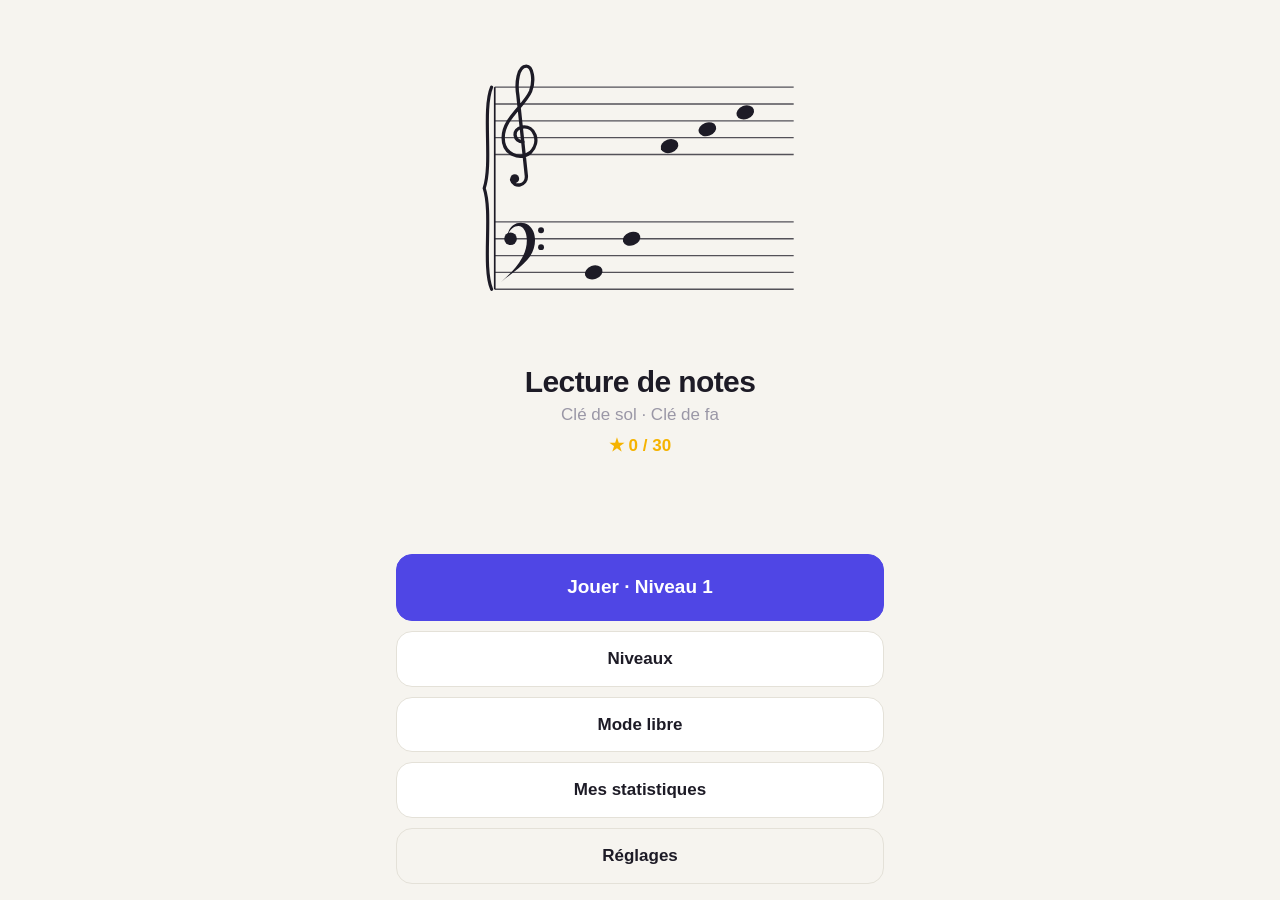
==== index.html @ 2e3e39df "Première version de Lecture de notes Co-Authored-By: Claude Opus 5.5 <noreply@anthropic.com>" ====
<!doctype html>
<html lang="fr">
<head>
  <meta charset="utf-8">
  <meta name="viewport" content="width=device-width, initial-scale=1, viewport-fit=cover">
  <title>Lecture de notes</title>
  <meta name="description" content="Apprendre à lire les notes en clé de sol et en clé de fa.">
  <meta name="theme-color" content="#f6f4ef" media="(prefers-color-scheme: light)">
  <meta name="theme-color" content="#16161d" media="(prefers-color-scheme: dark)">
  <meta name="apple-mobile-web-app-capable" content="yes">
  <meta name="mobile-web-app-capable" content="yes">
  <meta name="apple-mobile-web-app-status-bar-style" content="default">
  <meta name="apple-mobile-web-app-title" content="Notes">
  <link rel="apple-touch-icon" href="icons/icon-180.png">
  <link rel="icon" href="icons/icon-192.png">
  <link rel="manifest" href="manifest.webmanifest">
  <link rel="stylesheet" href="styles.css">
</head>
<body>

<!-- Accueil -->
<section class="screen" id="home">
  <div class="home-hero">
    <div class="home-staff" id="home-staff"></div>
    <h1>Lecture de notes</h1>
    <p class="muted">Clé de sol · Clé de fa</p>
    <p class="star-total" id="star-total"></p>
  </div>
  <div class="menu">
    <button class="btn primary big" id="btn-continue">Jouer</button>
    <button class="btn" data-go="levels">Niveaux</button>
    <button class="btn" data-go="free">Mode libre</button>
    <button class="btn" data-go="stats">Mes statistiques</button>
    <button class="btn ghost" data-go="settings">Réglages</button>
  </div>
</section>

<!-- Niveaux -->
<section class="screen" id="levels" hidden>
  <header class="bar"><button class="back" data-go="home" aria-label="Retour">‹</button><h2>Niveaux</h2><span></span></header>
  <ol class="level-list" id="level-list"></ol>
</section>

<!-- Jeu -->
<section class="screen game" id="game" hidden>
  <header class="bar">
    <button class="back" id="btn-quit" aria-label="Quitter">✕</button>
    <h2 id="g-title"></h2>
    <span class="progress" id="g-progress"></span>
  </header>
  <div class="hud">
    <span class="score"><span id="g-score">0</span> pts</span>
    <span class="combo" id="g-combo"></span>
  </div>
  <div class="timer"><div class="timer-bar" id="g-timer"></div></div>
  <div class="staff-card" id="g-staff"></div>
  <p class="feedback" id="g-feedback" aria-live="polite"></p>
  <div id="g-input"></div>
</section>

<!-- Résultats -->
<section class="screen" id="results" hidden>
  <header class="bar"><span></span><h2 id="r-title"></h2><span></span></header>
  <div class="stars" id="r-stars"></div>
  <p class="result-msg" id="r-msg"></p>
  <div class="numbers">
    <div><strong id="r-acc"></strong><span>précision</span></div>
    <div><strong id="r-time"></strong><span>temps moyen</span></div>
    <div><strong id="r-combo"></strong><span>meilleure série</span></div>
    <div><strong id="r-score"></strong><span id="r-score-label">points</span></div>
  </div>
  <div id="r-missed"></div>
  <div class="menu">
    <button class="btn primary" id="btn-next" hidden>Niveau suivant</button>
    <button class="btn" id="btn-replay">Rejouer</button>
    <button class="btn ghost" data-go="home">Menu</button>
  </div>
</section>

<!-- Statistiques -->
<section class="screen" id="stats" hidden>
  <header class="bar"><button class="back" data-go="home" aria-label="Retour">‹</button><h2>Mes statistiques</h2><span></span></header>
  <p class="muted center" id="s-summary"></p>
  <div class="legend"><span class="dot ok"></span>maîtrisée <span class="dot warn"></span>à revoir <span class="dot bad"></span>difficile <span class="dot none"></span>pas encore vue</div>
  <h3>Clé de sol</h3>
  <div class="staff-card wide" id="s-sol"></div>
  <h3>Clé de fa</h3>
  <div class="staff-card wide" id="s-fa"></div>
  <h3>Notes difficiles</h3>
  <div class="hard-grid" id="s-hard"></div>
  <div class="menu">
    <button class="btn primary" id="btn-train">Entraîner mes notes difficiles</button>
  </div>
</section>

<!-- Mode libre -->
<section class="screen" id="free" hidden>
  <header class="bar"><button class="back" data-go="home" aria-label="Retour">‹</button><h2>Mode libre</h2><span></span></header>
  <div class="form">
    <label>Clés</label>
    <div class="seg" data-free="clefs">
      <button data-value="sol">Sol</button><button data-value="fa">Fa</button>
      <button data-value="both">Les deux</button><button data-value="grand">Grand portée</button>
    </div>
    <div id="f-ledger-row">
      <label>Lignes supplémentaires</label>
      <div class="seg" data-free="ledger">
        <button data-value="false">Non</button><button data-value="true">Oui</button>
      </div>
    </div>
    <label>Altérations</label>
    <div class="seg" data-free="accs">
      <button data-value="none">Aucune</button><button data-value="sharps">♯</button>
      <button data-value="flats">♭</button><button data-value="both">♯ et ♭</button>
    </div>
    <label>Temps par note</label>
    <div class="seg" data-free="time">
      <button data-value="0">Sans</button><button data-value="8">8 s</button>
      <button data-value="5">5 s</button><button data-value="3">3 s</button>
    </div>
  </div>
  <div class="menu"><button class="btn primary big" id="btn-free-start">C’est parti</button></div>
</section>

<!-- Réglages -->
<section class="screen" id="settings" hidden>
  <header class="bar"><button class="back" data-go="home" aria-label="Retour">‹</button><h2>Réglages</h2><span></span></header>
  <div class="form">
    <label>Répondre avec</label>
    <div class="seg" id="set-input">
      <button data-value="buttons">Noms de notes</button><button data-value="keyboard">Clavier de piano</button>
    </div>
    <p class="muted small">Avec le clavier, une touche noire vaut le dièse comme le bémol (Do♯ = Ré♭).</p>
  </div>
  <div class="menu"><button class="btn danger" id="btn-reset">Réinitialiser la progression</button></div>
</section>

<script type="module" src="js/app.js"></script>
</body>
</html>
---- styles.css ----
:root {
  --bg: #f6f4ef;
  --card: #ffffff;
  --ink: #1d1b26;
  --muted: #9a97a6;
  --line: #e4e1d8;
  --accent: #4f46e5;
  --accent-ink: #ffffff;
  --ok: #16a34a;
  --warn: #d97706;
  --bad: #dc2626;
  --gold: #f5b301;
  --key-white: #ffffff;
  --key-black: #1d1b26;
  --radius: 16px;
  color-scheme: light dark;
}

@media (prefers-color-scheme: dark) {
  :root {
    --bg: #16161d;
    --card: #22222c;
    --ink: #eeedf3;
    --muted: #7c7a88;
    --line: #34343f;
    --accent: #818cf8;
    --accent-ink: #12121a;
    --ok: #4ade80;
    --warn: #fbbf24;
    --bad: #f87171;
    --key-white: #e9e8ef;
    --key-black: #0d0d12;
  }
}

* { box-sizing: border-box; -webkit-tap-highlight-color: transparent; }

html, body { margin: 0; background: var(--bg); color: var(--ink); }

body {
  font: 17px/1.4 -apple-system, BlinkMacSystemFont, "SF Pro Text", "Segoe UI", Roboto, sans-serif;
  -webkit-user-select: none;
  user-select: none;
  touch-action: manipulation;
  overscroll-behavior: none;
}

button { font: inherit; color: inherit; touch-action: manipulation; cursor: pointer; }

[hidden] { display: none !important; }

.screen {
  max-width: 520px;
  margin: 0 auto;
  min-height: 100dvh;
  padding: calc(env(safe-area-inset-top) + 12px) 16px calc(env(safe-area-inset-bottom) + 16px);
  display: flex;
  flex-direction: column;
  gap: 14px;
}

h1 { font-size: 30px; margin: 4px 0 0; letter-spacing: -0.02em; }
h2 { font-size: 18px; margin: 0; text-align: center; }
h3 { font-size: 15px; margin: 8px 0 0; color: var(--muted); text-transform: uppercase; letter-spacing: .06em; }
.muted { color: var(--muted); margin: 0; }
.small { font-size: 14px; }
.center { text-align: center; }

/* Barre de titre */
.bar { display: grid; grid-template-columns: 44px 1fr 64px; align-items: center; min-height: 44px; }
.bar > :last-child { text-align: right; }
.back { width: 44px; height: 44px; border: 0; border-radius: 50%; background: var(--card); font-size: 24px; line-height: 1; }

/* Boutons */
.menu { display: flex; flex-direction: column; gap: 10px; margin-top: auto; }
.btn {
  border: 1px solid var(--line); background: var(--card); border-radius: var(--radius);
  padding: 15px 18px; font-weight: 600; font-size: 17px;
}
.btn:active { transform: scale(.98); }
.btn.primary { background: var(--accent); border-color: var(--accent); color: var(--accent-ink); }
.btn.big { padding: 19px; font-size: 19px; }
.btn.ghost { background: transparent; }
.btn.danger { color: var(--bad); }
.btn:disabled { opacity: .4; }

/* Accueil */
.home-hero { text-align: center; margin-top: 12px; }
.home-staff { max-width: 320px; margin: 0 auto; }
.star-total { color: var(--gold); font-weight: 700; margin: 8px 0 0; }

/* Portée */
.staff { display: block; width: 100%; height: auto; color: var(--ink); overflow: visible; }
.staff-card { background: var(--card); border-radius: var(--radius); padding: 8px 12px; }
.staff-card.wide { padding: 4px 8px; }
.note.enter { animation: note-in .22s ease-out; }
.note.bad { animation: shake .3s; }
@keyframes note-in { from { transform: translateX(28px); opacity: 0; } }
@keyframes shake { 25% { transform: translateX(-5px); } 75% { transform: translateX(5px); } }

/* Liste des niveaux */
.level-list { list-style: none; margin: 0; padding: 0; display: flex; flex-direction: column; gap: 10px; }
.level {
  width: 100%; display: flex; align-items: center; gap: 14px; text-align: left;
  background: var(--card); border: 1px solid var(--line); border-radius: var(--radius); padding: 12px 14px;
}
.level .num {
  flex: none; width: 40px; height: 40px; border-radius: 50%; display: grid; place-items: center;
  background: var(--accent); color: var(--accent-ink); font-weight: 700;
}
.level.locked { opacity: .5; }
.level.locked .num { background: var(--line); }
.level .info { flex: 1; display: flex; flex-direction: column; }
.level small { color: var(--muted); font-size: 13px; }
.lvl-stars, .stars { color: var(--line); white-space: nowrap; }
.lvl-stars .on, .stars .on { color: var(--gold); }

/* Jeu */
.game { gap: 10px; height: 100dvh; min-height: 0; overflow: hidden; }
.game .staff { height: 100%; }
.progress { font-variant-numeric: tabular-nums; color: var(--muted); font-size: 15px; }
.hud { display: flex; justify-content: space-between; font-weight: 600; font-variant-numeric: tabular-nums; }
.combo { color: var(--muted); }
.combo.hot { color: var(--warn); }
.timer { height: 8px; background: var(--line); border-radius: 4px; overflow: hidden; }
.timer-bar { height: 100%; background: var(--accent); transform-origin: left; }
.timer-bar.low { background: var(--bad); }
.game .staff-card { flex: 1 1 0; display: flex; align-items: center; min-height: 0; }
.feedback { min-height: 26px; margin: 0; text-align: center; font-weight: 700; }
.feedback.ok { color: var(--ok); }
.feedback.bad { color: var(--bad); }

/* Réponse : boutons */
.input { display: flex; flex-direction: column; gap: 8px; }
.acc-bar { display: flex; justify-content: center; gap: 8px; }
.acc-btn {
  width: 64px; height: 46px; border-radius: 12px; border: 1px solid var(--line);
  background: var(--card); font-size: 24px;
}
.acc-btn.selected { background: var(--ink); color: var(--bg); border-color: var(--ink); }
.note-grid { display: grid; grid-template-columns: repeat(7, 1fr); gap: 5px; }
.note-btn {
  height: 68px; border-radius: 12px; border: 1px solid var(--line); background: var(--card);
  font-weight: 700; font-size: 16px; padding: 0;
}
.note-btn:active, .acc-btn:active { background: var(--accent); color: var(--accent-ink); }
.correct { outline: 3px solid var(--ok); outline-offset: -3px; }

/* Réponse : clavier */
.keyboard { position: relative; display: grid; grid-template-columns: repeat(7, 1fr); height: 170px; }
.key { border: 0; padding: 0; }
.key.white {
  background: var(--key-white); border: 1px solid var(--line); border-radius: 0 0 10px 10px;
  display: flex; align-items: flex-end; justify-content: center; padding-bottom: 10px;
  font-size: 13px; font-weight: 600; color: #6b6878;
}
.key.black {
  position: absolute; top: 0; width: 13%; height: 60%; background: var(--key-black);
  border-radius: 0 0 7px 7px; z-index: 1;
}
.key.white:active { background: #d9d6f5; }
.key.black:active { background: var(--accent); }
.key.correct { outline: 4px solid var(--ok); outline-offset: -4px; }
.key.white.correct { background: #d8f5e0; }
.key.black.correct { background: var(--ok); }

/* Résultats */
.stars { font-size: 52px; text-align: center; letter-spacing: 6px; line-height: 1; }
.result-msg { text-align: center; margin: 0; font-weight: 600; }
.numbers { display: grid; grid-template-columns: 1fr 1fr; gap: 10px; }
.numbers > div { background: var(--card); border-radius: var(--radius); padding: 12px; text-align: center; }
.numbers strong { display: block; font-size: 24px; font-variant-numeric: tabular-nums; }
.numbers span { color: var(--muted); font-size: 13px; }
.numbers .record { color: var(--gold); font-weight: 700; }
.missed-names { text-align: center; margin: 4px 0 0; color: var(--bad); font-weight: 600; }

/* Statistiques */
.legend { display: flex; flex-wrap: wrap; justify-content: center; align-items: center; gap: 4px 10px; font-size: 13px; color: var(--muted); }
.dot { display: inline-block; width: 10px; height: 10px; border-radius: 50%; margin-right: -6px; }
.dot.ok { background: var(--ok); } .dot.warn { background: var(--warn); }
.dot.bad { background: var(--bad); } .dot.none { background: var(--muted); }
.hard-grid { display: grid; grid-template-columns: 1fr 1fr; gap: 10px; }
.hard { background: var(--card); border-radius: var(--radius); padding: 6px 10px 10px; text-align: center; display: flex; flex-direction: column; }
.hard small { color: var(--muted); font-size: 12px; }

/* Formulaires */
.form { display: flex; flex-direction: column; gap: 8px; }
.form label { font-weight: 600; margin-top: 8px; }
.seg { display: flex; background: var(--line); border-radius: 12px; padding: 3px; gap: 3px; }
.seg button { flex: 1; border: 0; background: transparent; border-radius: 10px; padding: 10px 4px; font-size: 15px; font-weight: 600; }
.seg button.selected { background: var(--card); box-shadow: 0 1px 3px rgba(0,0,0,.15); }
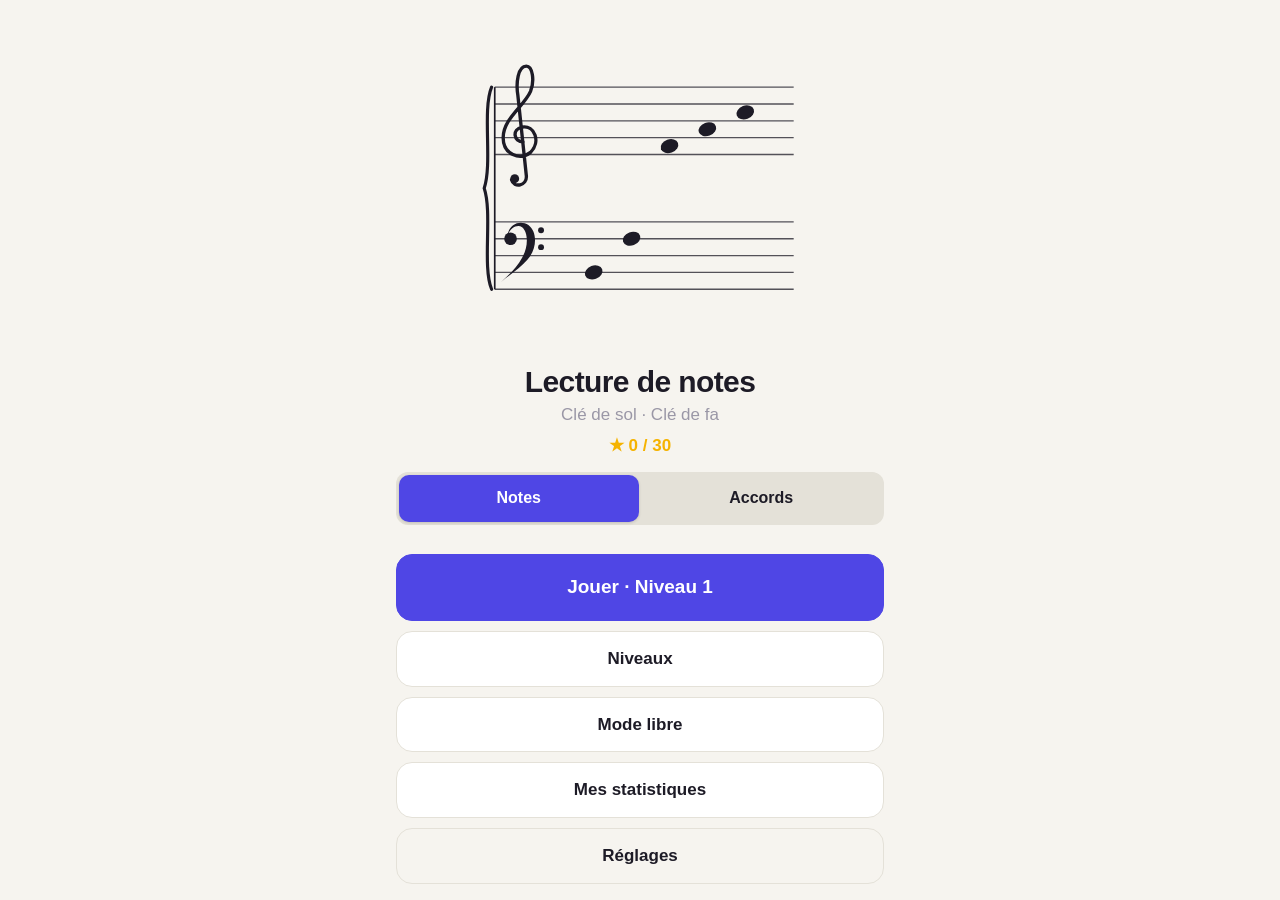
==== commit cf27c4e2: "Add files via upload Ajout de la lecture d’accords" ====
--- a/index.html
+++ b/index.html
@@ -26,6 +26,9 @@
     <p class="muted">Clé de sol · Clé de fa</p>
     <p class="star-total" id="star-total"></p>
   </div>
+  <div class="seg mode-tabs" id="mode-tabs">
+    <button data-value="notes">Notes</button><button data-value="chords">Accords</button>
+  </div>
   <div class="menu">
     <button class="btn primary big" id="btn-continue">Jouer</button>
     <button class="btn" data-go="levels">Niveaux</button>
@@ -37,7 +40,7 @@
 
 <!-- Niveaux -->
 <section class="screen" id="levels" hidden>
-  <header class="bar"><button class="back" data-go="home" aria-label="Retour">‹</button><h2>Niveaux</h2><span></span></header>
+  <header class="bar"><button class="back" data-go="home" aria-label="Retour">‹</button><h2 id="levels-title">Niveaux</h2><span></span></header>
   <ol class="level-list" id="level-list"></ol>
 </section>
 
@@ -82,11 +85,19 @@
   <header class="bar"><button class="back" data-go="home" aria-label="Retour">‹</button><h2>Mes statistiques</h2><span></span></header>
   <p class="muted center" id="s-summary"></p>
   <div class="legend"><span class="dot ok"></span>maîtrisée <span class="dot warn"></span>à revoir <span class="dot bad"></span>difficile <span class="dot none"></span>pas encore vue</div>
-  <h3>Clé de sol</h3>
-  <div class="staff-card wide" id="s-sol"></div>
-  <h3>Clé de fa</h3>
-  <div class="staff-card wide" id="s-fa"></div>
-  <h3>Notes difficiles</h3>
+  <div id="s-notes-overview">
+    <h3>Clé de sol</h3>
+    <div class="staff-card wide" id="s-sol"></div>
+    <h3>Clé de fa</h3>
+    <div class="staff-card wide" id="s-fa"></div>
+  </div>
+  <div id="s-chords-overview">
+    <h3>Par type d’accord</h3>
+    <div class="tiles" id="s-qualities"></div>
+    <h3>Par renversement</h3>
+    <div class="tiles" id="s-inversions"></div>
+  </div>
+  <h3 id="s-hard-title">Notes difficiles</h3>
   <div class="hard-grid" id="s-hard"></div>
   <div class="menu">
     <button class="btn primary" id="btn-train">Entraîner mes notes difficiles</button>
@@ -97,21 +108,43 @@
 <section class="screen" id="free" hidden>
   <header class="bar"><button class="back" data-go="home" aria-label="Retour">‹</button><h2>Mode libre</h2><span></span></header>
   <div class="form">
+    <label>Contenu</label>
+    <div class="seg" data-free="content">
+      <button data-value="notes">Notes</button><button data-value="chords">Accords</button>
+      <button data-value="both">Les deux</button>
+    </div>
     <label>Clés</label>
     <div class="seg" data-free="clefs">
       <button data-value="sol">Sol</button><button data-value="fa">Fa</button>
       <button data-value="both">Les deux</button><button data-value="grand">Grand portée</button>
     </div>
-    <div id="f-ledger-row">
-      <label>Lignes supplémentaires</label>
-      <div class="seg" data-free="ledger">
+    <div class="form" id="f-notes-opts">
+      <div class="form" id="f-ledger-row">
+        <label>Notes : lignes supplémentaires</label>
+        <div class="seg" data-free="ledger">
+          <button data-value="false">Non</button><button data-value="true">Oui</button>
+        </div>
+      </div>
+      <label>Notes : altérations</label>
+      <div class="seg" data-free="accs">
+        <button data-value="none">Aucune</button><button data-value="sharps">♯</button>
+        <button data-value="flats">♭</button><button data-value="both">♯ et ♭</button>
+      </div>
+    </div>
+    <div class="form" id="f-chord-opts">
+      <label>Accords : types</label>
+      <div class="seg" data-free="chordTypes">
+        <button data-value="triads">Maj / min</button><button data-value="sevenths">Septièmes</button>
+        <button data-value="all">Tous</button>
+      </div>
+      <label>Accords : renversements</label>
+      <div class="seg" data-free="inversions">
         <button data-value="false">Non</button><button data-value="true">Oui</button>
       </div>
-    </div>
-    <label>Altérations</label>
-    <div class="seg" data-free="accs">
-      <button data-value="none">Aucune</button><button data-value="sharps">♯</button>
-      <button data-value="flats">♭</button><button data-value="both">♯ et ♭</button>
+      <label>Accords : fondamentales altérées</label>
+      <div class="seg" data-free="chordAcc">
+        <button data-value="false">Non</button><button data-value="true">Oui (Si♭, Fa♯…)</button>
+      </div>
     </div>
     <label>Temps par note</label>
     <div class="seg" data-free="time">
@@ -130,7 +163,8 @@
     <div class="seg" id="set-input">
       <button data-value="buttons">Noms de notes</button><button data-value="keyboard">Clavier de piano</button>
     </div>
-    <p class="muted small">Avec le clavier, une touche noire vaut le dièse comme le bémol (Do♯ = Ré♭).</p>
+    <p class="muted small">Avec le clavier, une touche noire vaut le dièse comme le bémol (Do♯ = Ré♭).
+      Les accords se répondent toujours par leur nom (fondamentale + type).</p>
   </div>
   <div class="menu"><button class="btn danger" id="btn-reset">Réinitialiser la progression</button></div>
 </section>
--- a/styles.css
+++ b/styles.css
@@ -189,3 +189,25 @@
 .seg { display: flex; background: var(--line); border-radius: 12px; padding: 3px; gap: 3px; }
 .seg button { flex: 1; border: 0; background: transparent; border-radius: 10px; padding: 10px 4px; font-size: 15px; font-weight: 600; }
 .seg button.selected { background: var(--card); box-shadow: 0 1px 3px rgba(0,0,0,.15); }
+
+/* Onglets Notes / Accords */
+.mode-tabs button { padding: 12px 4px; font-size: 16px; }
+.mode-tabs button.selected { background: var(--accent); color: var(--accent-ink); }
+
+/* Réponse : qualité d'accord */
+.quality-bar { display: grid; grid-auto-flow: column; grid-auto-columns: 1fr; gap: 5px; }
+.quality-btn {
+  height: 44px; border-radius: 12px; border: 1px solid var(--line); background: var(--card);
+  font-weight: 700; font-size: 15px; padding: 0;
+}
+.quality-btn.selected { background: var(--ink); color: var(--bg); border-color: var(--ink); }
+.quality-btn:active { background: var(--accent); color: var(--accent-ink); }
+
+/* Statistiques des accords */
+.tiles { display: grid; grid-template-columns: repeat(auto-fill, minmax(96px, 1fr)); gap: 8px; }
+.tile {
+  background: var(--card); border-radius: 12px; padding: 10px 6px; text-align: center;
+  border-top: 4px solid var(--c, var(--muted));
+}
+.tile strong { display: block; font-size: 20px; font-variant-numeric: tabular-nums; }
+.tile span { color: var(--muted); font-size: 12px; }
